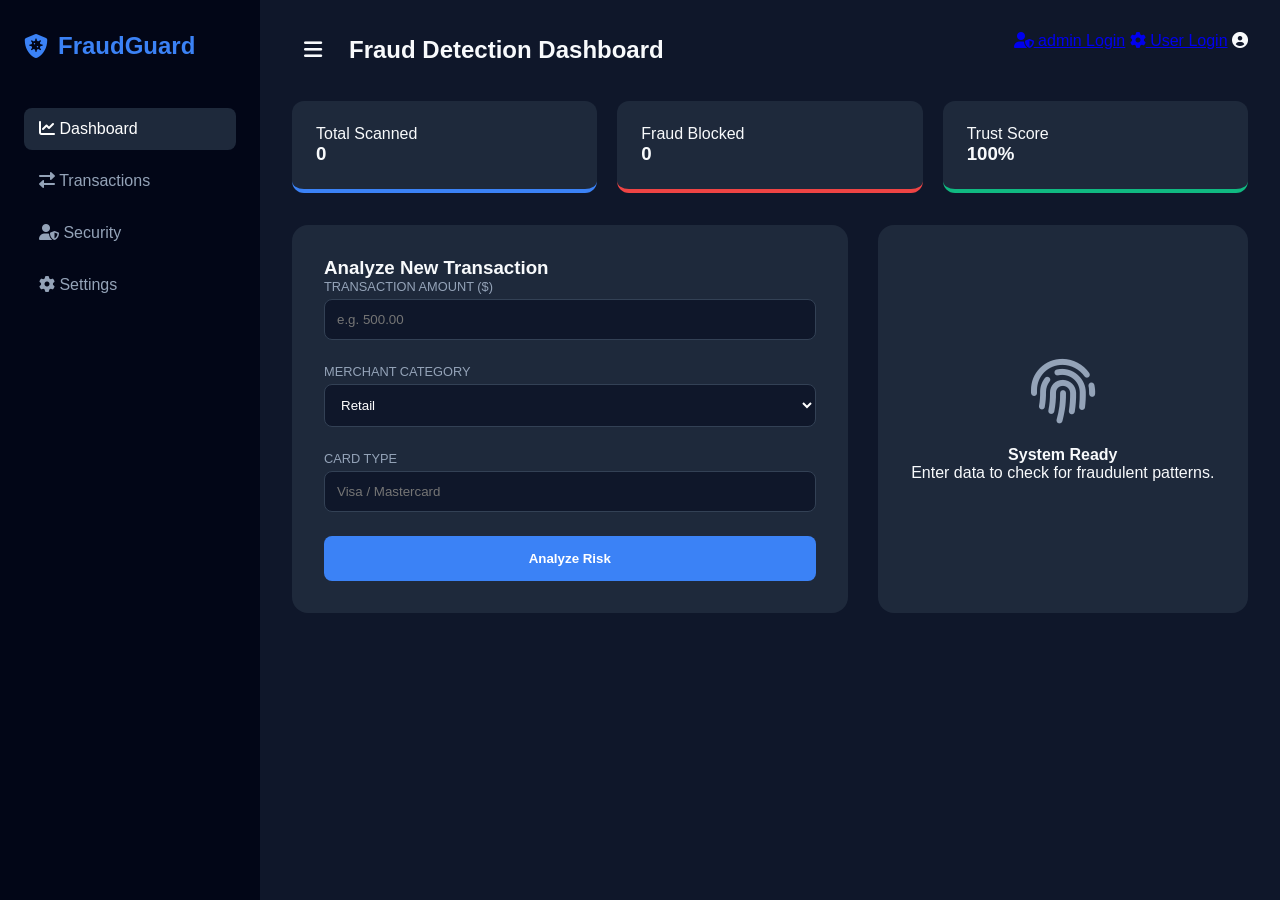
==== frontend/index.html @ e95582b2 "Initial commit of Fraud Detection ML project" ====
<!DOCTYPE html>
<html lang="en">
<head>
    <meta charset="UTF-8">
    <meta name="viewport" content="width=device-width, initial-scale=1.0">
    <title>FraudGuard | Payment Security</title>
    <link rel="stylesheet" href="style.css">
    <link rel="stylesheet" href="https://cdnjs.cloudflare.com/ajax/libs/font-awesome/6.0.0/css/all.min.css">

</head>
<body>
    <div class="app-container">
        <aside class="sidebar">
            <div class="logo">
                <i class="fas fa-shield-virus"></i>
                <span>FraudGuard</span>
            </div>
            <nav>
                <a href="index.html" class="active"><i class="fas fa-chart-line"></i> Dashboard</a>
                <a href="transaction.html"><i class="fas fa-exchange-alt"></i> Transactions</a>
                <a href="security.html"><i class="fas fa-user-shield"></i> Security</a>
                <a href="settings.html"><i class="fas fa-cog"></i> Settings</a>
            </nav>
        </aside>

        <main class="main-content">
            <header class="top-bar">
                <div class="header-left">
                    <button id="sidebarToggle" class="toggle-btn"><i class="fas fa-bars"></i></button>
                    <h2>Fraud Detection Dashboard</h2>
                </div>
                <div class="user-profile">
                    <a href="admin.html"><i class="fas fa-user-shield"></i> admin Login</a>
                     <a href="user.html"><i class="fas fa-cog"></i> User Login</a>
                    <i class="fas fa-user-circle"></i>
                </div>
            </header>

            <section class="stats-grid">
                <div class="stat-card">
                    <p>Total Scanned</p>
                    <h3 id="totalScanned">0</h3>
                </div>
                <div class="stat-card danger">
                    <p>Fraud Blocked</p>
                    <h3 id="fraudBlocked">0</h3>
                </div>
                <div class="stat-card success">
                    <p>Trust Score</p>
                    <h3 id="trustScore">100%</h3>
                </div>
            </section>

            <div class="dashboard-body">
                <section class="form-section">
                    <h3>Analyze New Transaction</h3>
                    <form id="fraudForm">
                        <div class="input-group">
                            <label>Transaction Amount ($)</label>
                            <input type="number" id="amount" placeholder="e.g. 500.00" required>
                        </div>
                        <div class="input-group">
                            <label>Merchant Category</label>
                            <select id="category">
                                <option value="retail">Retail</option>
                                <option value="online_service">Online Service</option>
                                <option value="banking">Banking</option>
                                <option value="entertainment">Entertainment</option>
                            </select>
                        </div>
                        <div class="input-group">
                            <label>Card Type</label>
                            <input type="text" id="cardType" placeholder="Visa / Mastercard">
                        </div>
                        <button type="submit" id="analyzeBtn">Analyze Risk</button>
                    </form>
                </section>

                <section class="result-section" id="resultDisplay">
                    <div id="statusIcon"><i class="fas fa-fingerprint"></i></div>
                    <h4 id="resultTitle">System Ready</h4>
                    <p id="resultText">Enter data to check for fraudulent patterns.</p>
                    <div class="progress-bar-container" id="progressContainer" style="display:none;">
                        <div id="riskProgress"></div>
                    </div>
                </section>
            </div>
        </main>
    </div>
    <script src="script.js"></script>
    <script src="navigation.js"></script>
    <!-- <script>
        if (localStorage.getItem("isLoggedIn") !== "true") {
    window.location.href = "admin.html";
    }
    </script> -->
</body>
</html>
---- frontend/style.css ----
:root {
    --bg-dark: #0f172a;
    --card-bg: #1e293b;
    --primary: #3b82f6;
    --success: #10b981;
    --danger: #ef4444;
    --text-main: #f8fafc;
    --text-dim: #94a3b8;
}

* {
    margin: 0;
    padding: 0;
    box-sizing: border-box;
}

body {
    font-family: 'Segoe UI', Tahoma, Geneva, Verdana, sans-serif;
    background-color: var(--bg-dark);
    color: var(--text-main);
}

.app-container {
    display: flex;
    min-height: 100vh;
    overflow-x: hidden;
    position: relative;
}

/* Sidebar */
.sidebar {
    width: 260px;
    background-color: #020617;
    padding: 2rem 1.5rem;
    display: flex;
    flex-direction: column;
    transition: transform 0.3s ease, margin-left 0.3s ease;
    z-index: 100;
}

/* When sidebar is collapsed */
.app-container.sidebar-collapsed .sidebar {
    margin-left: -260px;
    transform: translateX(-260px);
}

.logo {
    display: flex;
    align-items: center;
    gap: 10px;
    font-size: 1.5rem;
    font-weight: bold;
    color: var(--primary);
    margin-bottom: 3rem;
}

.sidebar nav a {
    display: block;
    color: var(--text-dim);
    text-decoration: none;
    padding: 12px 15px;
    margin-bottom: 10px;
    border-radius: 8px;
    transition: 0.3s;
}

.sidebar nav a:hover, .sidebar nav a.active {
    background-color: var(--card-bg);
    color: white;
}

/* Main Content */
.main-content {
    flex: 1;
    padding: 2rem;
    transition: width 0.3s ease;
}

/* Toggle Hamburger Button Styling */
.toggle-btn {
    background: transparent;
    border: none;
    color: var(--text-main);
    font-size: 1.3rem;
    cursor: pointer;
    padding: 8px 12px;
    display: flex;
    align-items: center;
    justify-content: center;
    border-radius: 6px;
    transition: background-color 0.2s;
    width: auto; /* override general button style */
    margin-right: 15px;
}

.toggle-btn:hover {
    background-color: var(--card-bg);
}

.header-left {
    display: flex;
    align-items: center;
}

.top-bar {
    display: flex;
    justify-content: space-between;
    margin-bottom: 2rem;
}

.stats-grid {
    display: grid;
    grid-template-columns: repeat(auto-fit, minmax(200px, 1fr));
    gap: 20px;
    margin-bottom: 2rem;
}

.stat-card {
    background: var(--card-bg);
    padding: 1.5rem;
    border-radius: 12px;
    border-bottom: 4px solid var(--primary);
}

.stat-card.danger { border-color: var(--danger); }
.stat-card.success { border-color: var(--success); }

/* Dashboard Body */
.dashboard-body {
    display: grid;
    grid-template-columns: 1.5fr 1fr;
    gap: 30px;
}

.form-section, .result-section {
    background: var(--card-bg);
    padding: 2rem;
    border-radius: 16px;
}

.input-group {
    margin-bottom: 1.5rem;
}

label {
    display: block;
    font-size: 0.8rem;
    color: var(--text-dim);
    margin-bottom: 5px;
    text-transform: uppercase;
}

input, select {
    width: 100%;
    padding: 12px;
    background: #0f172a;
    border: 1px solid #334155;
    border-radius: 8px;
    color: white;
}

button {
    width: 100%;
    padding: 15px;
    background: var(--primary);
    border: none;
    border-radius: 8px;
    color: white;
    font-weight: bold;
    cursor: pointer;
    transition: 0.3s;
}

button:hover { background: #2563eb; }

/* Result Panel */
.result-section {
    display: flex;
    flex-direction: column;
    align-items: center;
    justify-content: center;
    text-align: center;
}

#statusIcon {
    font-size: 4rem;
    margin-bottom: 1rem;
    color: var(--text-dim);
}

.progress-bar-container {
    width: 100%;
    height: 10px;
    background: #0f172a;
    border-radius: 5px;
    margin-top: 20px;
    overflow: hidden;
}

#riskProgress {
    height: 100%;
    background: var(--primary);
    width: 0%;
    transition: width 1s ease-in-out;
}
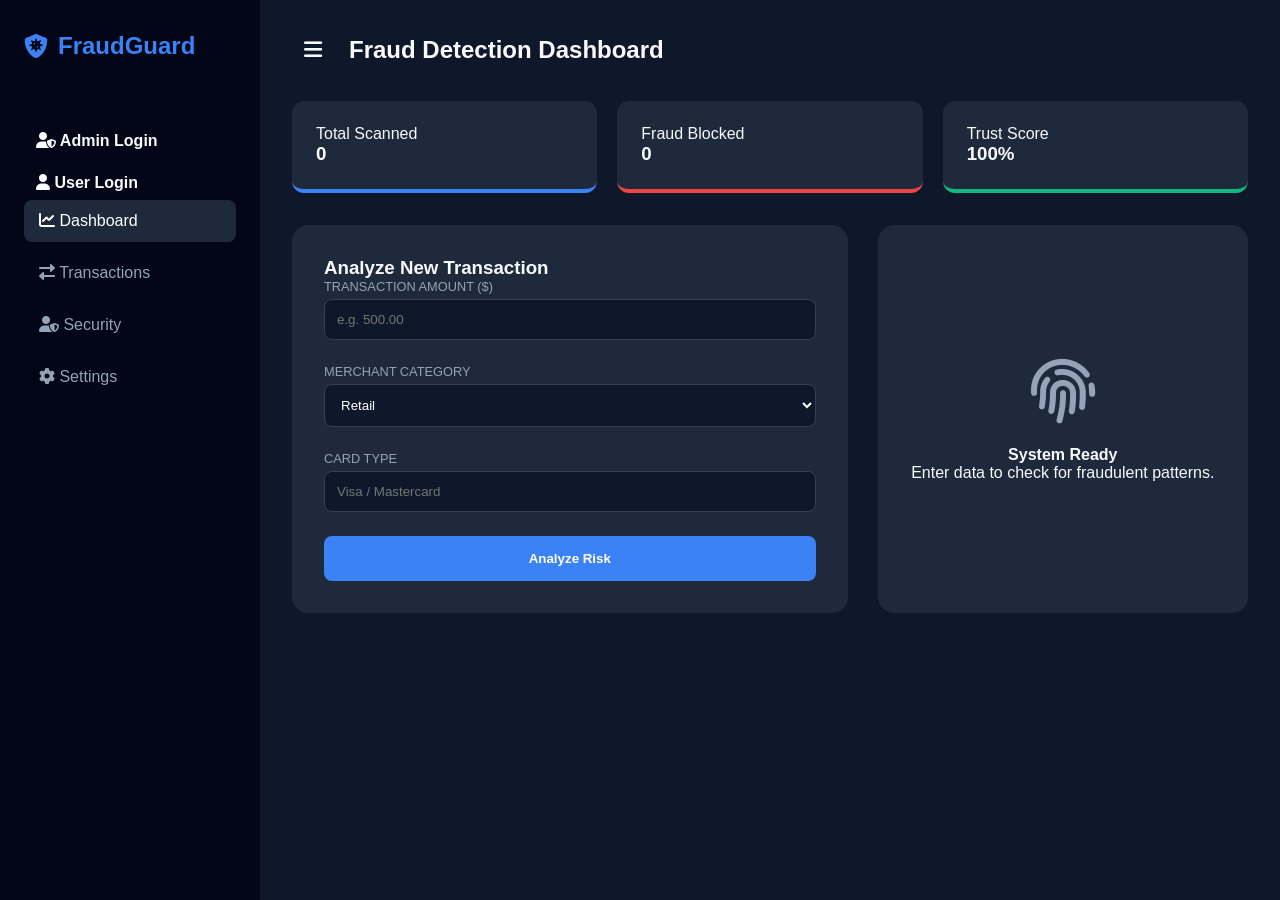
==== commit b6e5ff8a: "Center risk analysis panel and implement global role-based sidebar icons" ====
--- a/frontend/index.html
+++ b/frontend/index.html
@@ -15,12 +15,27 @@
                 <i class="fas fa-shield-virus"></i>
                 <span>FraudGuard</span>
             </div>
+                <div id="loginLinks" class="login-links">
+                    <a href="admin.html"><i class="fas fa-user-shield"></i> Admin Login</a>
+                    <a href="user.html"><i class="fas fa-user"></i> User Login</a>
+                </div>
+
             <nav>
                 <a href="index.html" class="active"><i class="fas fa-chart-line"></i> Dashboard</a>
                 <a href="transaction.html"><i class="fas fa-exchange-alt"></i> Transactions</a>
                 <a href="security.html"><i class="fas fa-user-shield"></i> Security</a>
                 <a href="settings.html"><i class="fas fa-cog"></i> Settings</a>
             </nav>
+            <!-- Logged‑in user info and logout -->
+            <div id="sidebarUserMenu" class="user-menu" style="display:none; margin-top:auto; padding:1rem 0;">
+                <span id="sidebarUserInfo" class="sidebar-user-info">
+                    <i class="fas fa-user-circle" style="color:var(--primary); font-size:1.1rem;"></i>
+                    <span id="sidebarUserLabel">User</span>
+                </span>
+                <button id="logoutBtn" class="logout-btn">
+                    <i class="fas fa-sign-out-alt"></i> Logout
+                </button>
+            </div>
         </aside>
 
         <main class="main-content">
@@ -29,11 +44,7 @@
                     <button id="sidebarToggle" class="toggle-btn"><i class="fas fa-bars"></i></button>
                     <h2>Fraud Detection Dashboard</h2>
                 </div>
-                <div class="user-profile">
-                    <a href="admin.html"><i class="fas fa-user-shield"></i> admin Login</a>
-                     <a href="user.html"><i class="fas fa-cog"></i> User Login</a>
-                    <i class="fas fa-user-circle"></i>
-                </div>
+
             </header>
 
             <section class="stats-grid">
--- a/frontend/style.css
+++ b/frontend/style.css
@@ -1,205 +1,268 @@
-:root {
-    --bg-dark: #0f172a;
-    --card-bg: #1e293b;
-    --primary: #3b82f6;
-    --success: #10b981;
-    --danger: #ef4444;
-    --text-main: #f8fafc;
-    --text-dim: #94a3b8;
-}
-
-* {
-    margin: 0;
-    padding: 0;
-    box-sizing: border-box;
-}
-
-body {
-    font-family: 'Segoe UI', Tahoma, Geneva, Verdana, sans-serif;
-    background-color: var(--bg-dark);
-    color: var(--text-main);
-}
-
-.app-container {
-    display: flex;
-    min-height: 100vh;
-    overflow-x: hidden;
-    position: relative;
-}
-
-/* Sidebar */
-.sidebar {
-    width: 260px;
-    background-color: #020617;
-    padding: 2rem 1.5rem;
-    display: flex;
-    flex-direction: column;
-    transition: transform 0.3s ease, margin-left 0.3s ease;
-    z-index: 100;
-}
-
-/* When sidebar is collapsed */
-.app-container.sidebar-collapsed .sidebar {
-    margin-left: -260px;
-    transform: translateX(-260px);
-}
-
-.logo {
-    display: flex;
-    align-items: center;
-    gap: 10px;
-    font-size: 1.5rem;
-    font-weight: bold;
-    color: var(--primary);
-    margin-bottom: 3rem;
-}
-
-.sidebar nav a {
-    display: block;
-    color: var(--text-dim);
-    text-decoration: none;
-    padding: 12px 15px;
-    margin-bottom: 10px;
-    border-radius: 8px;
-    transition: 0.3s;
-}
-
-.sidebar nav a:hover, .sidebar nav a.active {
-    background-color: var(--card-bg);
-    color: white;
-}
-
-/* Main Content */
-.main-content {
-    flex: 1;
-    padding: 2rem;
-    transition: width 0.3s ease;
-}
-
-/* Toggle Hamburger Button Styling */
-.toggle-btn {
-    background: transparent;
-    border: none;
-    color: var(--text-main);
-    font-size: 1.3rem;
-    cursor: pointer;
-    padding: 8px 12px;
-    display: flex;
-    align-items: center;
-    justify-content: center;
-    border-radius: 6px;
-    transition: background-color 0.2s;
-    width: auto; /* override general button style */
-    margin-right: 15px;
-}
-
-.toggle-btn:hover {
-    background-color: var(--card-bg);
-}
-
-.header-left {
-    display: flex;
-    align-items: center;
-}
-
-.top-bar {
-    display: flex;
-    justify-content: space-between;
-    margin-bottom: 2rem;
-}
-
-.stats-grid {
-    display: grid;
-    grid-template-columns: repeat(auto-fit, minmax(200px, 1fr));
-    gap: 20px;
-    margin-bottom: 2rem;
-}
-
-.stat-card {
-    background: var(--card-bg);
-    padding: 1.5rem;
-    border-radius: 12px;
-    border-bottom: 4px solid var(--primary);
-}
-
-.stat-card.danger { border-color: var(--danger); }
-.stat-card.success { border-color: var(--success); }
-
-/* Dashboard Body */
-.dashboard-body {
-    display: grid;
-    grid-template-columns: 1.5fr 1fr;
-    gap: 30px;
-}
-
-.form-section, .result-section {
-    background: var(--card-bg);
-    padding: 2rem;
-    border-radius: 16px;
-}
-
-.input-group {
-    margin-bottom: 1.5rem;
-}
-
-label {
-    display: block;
-    font-size: 0.8rem;
-    color: var(--text-dim);
-    margin-bottom: 5px;
-    text-transform: uppercase;
-}
-
-input, select {
-    width: 100%;
-    padding: 12px;
-    background: #0f172a;
-    border: 1px solid #334155;
-    border-radius: 8px;
-    color: white;
-}
-
-button {
-    width: 100%;
-    padding: 15px;
-    background: var(--primary);
-    border: none;
-    border-radius: 8px;
-    color: white;
-    font-weight: bold;
-    cursor: pointer;
-    transition: 0.3s;
-}
-
-button:hover { background: #2563eb; }
-
-/* Result Panel */
-.result-section {
-    display: flex;
-    flex-direction: column;
-    align-items: center;
-    justify-content: center;
-    text-align: center;
-}
-
-#statusIcon {
-    font-size: 4rem;
-    margin-bottom: 1rem;
-    color: var(--text-dim);
-}
-
-.progress-bar-container {
-    width: 100%;
-    height: 10px;
-    background: #0f172a;
-    border-radius: 5px;
-    margin-top: 20px;
-    overflow: hidden;
-}
-
-#riskProgress {
-    height: 100%;
-    background: var(--primary);
-    width: 0%;
-    transition: width 1s ease-in-out;
-}+:root {
+    --bg-dark: #0f172a;
+    --card-bg: #1e293b;
+    --primary: #3b82f6;
+    --success: #10b981;
+    --danger: #ef4444;
+    --text-main: #f8fafc;
+    --text-dim: #94a3b8;
+}
+
+* {
+    margin: 0;
+    padding: 0;
+    box-sizing: border-box;
+}
+
+body {
+    font-family: 'Segoe UI', Tahoma, Geneva, Verdana, sans-serif;
+    background-color: var(--bg-dark);
+    color: var(--text-main);
+}
+
+.app-container {
+    display: flex;
+    min-height: 100vh;
+    overflow-x: hidden;
+    position: relative;
+}
+
+/* Sidebar */
+.sidebar {
+    width: 260px;
+    background-color: #020617;
+    padding: 2rem 1.5rem;
+    display: flex;
+    flex-direction: column;
+    transition: transform 0.3s ease, margin-left 0.3s ease;
+    z-index: 100;
+}
+
+/* When sidebar is collapsed */
+.app-container.sidebar-collapsed .sidebar {
+    margin-left: -260px;
+    transform: translateX(-260px);
+}
+
+.logo {
+    display: flex;
+    align-items: center;
+    gap: 10px;
+    font-size: 1.5rem;
+    font-weight: bold;
+    color: var(--primary);
+    margin-bottom: 3rem;
+}
+
+.sidebar nav a {
+    display: block;
+    color: var(--text-dim);
+    text-decoration: none;
+    padding: 12px 15px;
+    margin-bottom: 10px;
+    border-radius: 8px;
+    transition: 0.3s;
+}
+
+.sidebar nav a:hover, .sidebar nav a.active {
+    background-color: var(--card-bg);
+    color: white;
+}
+
+/* Main Content */
+.main-content {
+    flex: 1;
+    padding: 2rem;
+    transition: width 0.3s ease;
+}
+
+/* Toggle Hamburger Button Styling */
+.toggle-btn {
+    background: transparent;
+    border: none;
+    color: var(--text-main);
+    font-size: 1.3rem;
+    cursor: pointer;
+    padding: 8px 12px;
+    display: flex;
+    align-items: center;
+    justify-content: center;
+    border-radius: 6px;
+    transition: background-color 0.2s;
+    width: auto; /* override general button style */
+    margin-right: 15px;
+}
+
+.toggle-btn:hover {
+    background-color: var(--card-bg);
+}
+
+.header-left {
+    display: flex;
+    align-items: center;
+}
+
+.top-bar {
+    display: flex;
+    justify-content: space-between;
+    margin-bottom: 2rem;
+}
+
+.stats-grid {
+    display: grid;
+    grid-template-columns: repeat(auto-fit, minmax(200px, 1fr));
+    gap: 20px;
+    margin-bottom: 2rem;
+}
+
+.stat-card {
+    background: var(--card-bg);
+    padding: 1.5rem;
+    border-radius: 12px;
+    border-bottom: 4px solid var(--primary);
+}
+
+.stat-card.danger { border-color: var(--danger); }
+.stat-card.success { border-color: var(--success); }
+
+/* Dashboard Body */
+.dashboard-body {
+    display: grid;
+    grid-template-columns: 1.5fr 1fr;
+    gap: 30px;
+}
+
+.form-section {
+    background: var(--card-bg);
+    padding: 2rem;
+    border-radius: 16px;
+}
+
+.result-section {
+    background: var(--card-bg);
+    padding: 2rem;
+    border-radius: 16px;
+    display: flex;
+    flex-direction: column;
+    align-items: center;
+    justify-content: center;
+    text-align: center;
+}
+
+.input-group {
+    margin-bottom: 1.5rem;
+}
+
+label {
+    display: block;
+    font-size: 0.8rem;
+    color: var(--text-dim);
+    margin-bottom: 5px;
+    text-transform: uppercase;
+}
+
+input, select {
+    width: 100%;
+    padding: 12px;
+    background: #0f172a;
+    border: 1px solid #334155;
+    border-radius: 8px;
+    color: white;
+}
+
+button {
+    width: 100%;
+    padding: 15px;
+    background: var(--primary);
+    border: none;
+    border-radius: 8px;
+    color: white;
+    font-weight: bold;
+    cursor: pointer;
+    transition: 0.3s;
+}
+
+button:hover { background: #2563eb; }
+
+/* Login links in sidebar */
+.login-links {
+    display: flex;
+    flex-direction: column;
+    gap: 0.5rem;
+    margin-top: 1rem;
+}
+
+.login-links a {
+    color: var(--text-main);
+    text-decoration: none;
+    font-weight: 600;
+    padding: 8px 12px;
+    border-radius: 6px;
+    transition: background 0.3s, color 0.3s;
+}
+
+.login-links a:hover {
+    background: var(--card-bg);
+    color: var(--primary);
+}
+
+#statusIcon {
+    font-size: 4rem;
+    margin-bottom: 1rem;
+    color: var(--text-dim);
+}
+
+.progress-bar-container {
+    width: 100%;
+    height: 10px;
+    background: #0f172a;
+    border-radius: 5px;
+    margin-top: 20px;
+    overflow: hidden;
+}
+
+#riskProgress {
+    height: 100%;
+    background: var(--primary);
+    width: 0%;
+    transition: width 1s ease-in-out;
+}
+
+/* ---- Sidebar: logged-in user menu ---- */
+.user-menu {
+    flex-direction: column;
+    gap: 0.5rem;
+    margin-top: auto;
+    padding: 1rem 0.5rem;
+    border-top: 1px solid #1e293b;
+}
+
+.sidebar-user-info {
+    font-size: 0.85rem;
+    font-weight: 600;
+    color: var(--text-dim);
+    padding: 6px 10px;
+    background: #1e293b;
+    border-radius: 6px;
+    display: flex;
+    align-items: center;
+    gap: 8px;
+}
+
+.logout-btn {
+    width: 100%;
+    padding: 8px 12px;
+    background: #ef4444 !important;
+    border: none;
+    border-radius: 6px;
+    color: white;
+    font-weight: 600;
+    font-size: 0.85rem;
+    cursor: pointer;
+    transition: background 0.2s;
+    text-align: left;
+}
+
+.logout-btn:hover {
+    background: #dc2626 !important;
+}
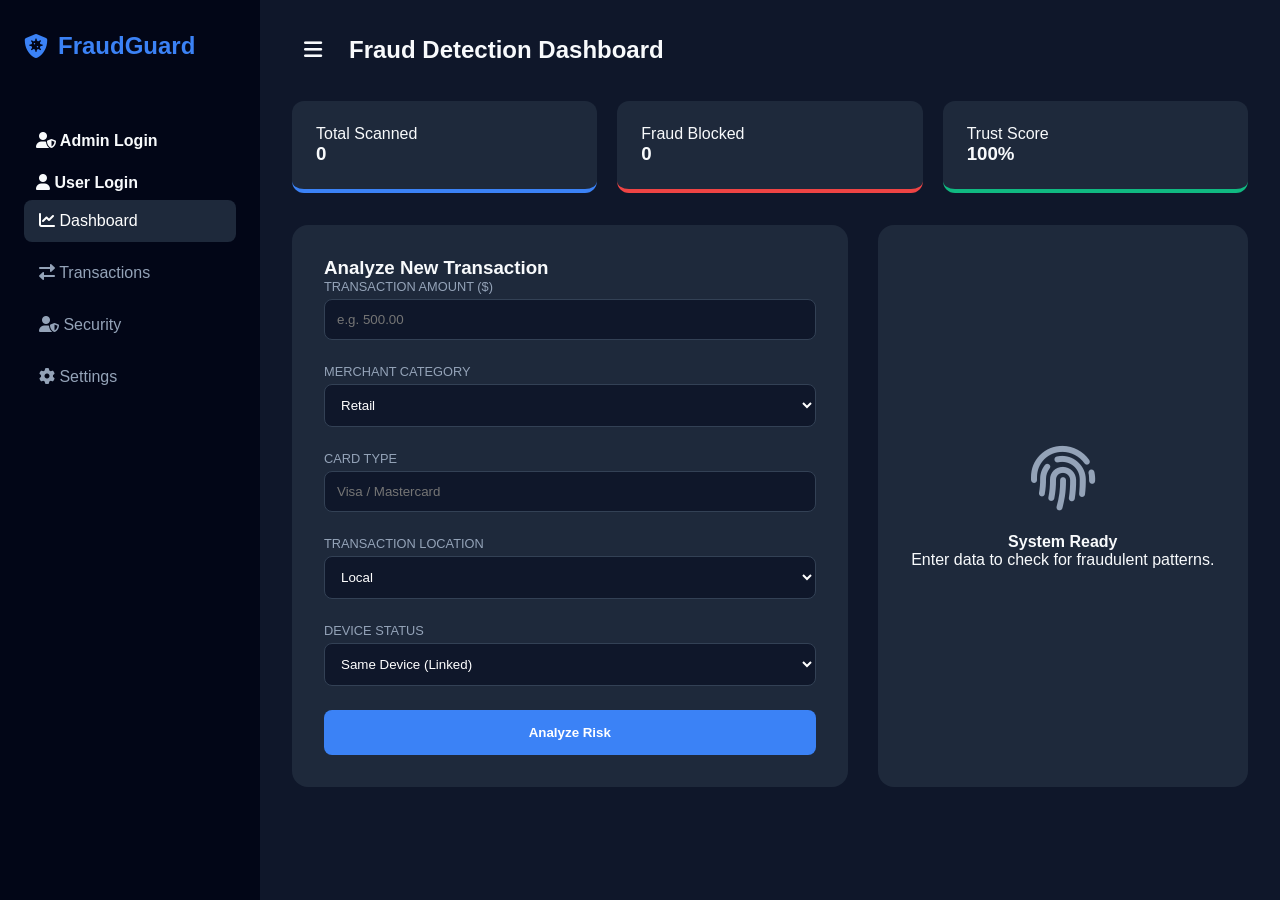
==== commit ecaf8e6b: "Update verification instructions and final changes" ====
--- a/frontend/index.html
+++ b/frontend/index.html
@@ -83,6 +83,20 @@
                             <label>Card Type</label>
                             <input type="text" id="cardType" placeholder="Visa / Mastercard">
                         </div>
+                        <div class="input-group">
+                            <label>Transaction Location</label>
+                            <select id="location">
+                                <option value="Local">Local</option>
+                                <option value="International">International</option>
+                            </select>
+                        </div>
+                        <div class="input-group">
+                            <label>Device Status</label>
+                            <select id="deviceStatus">
+                                <option value="same">Same Device (Linked)</option>
+                                <option value="new">New Device (Unlinked)</option>
+                            </select>
+                        </div>
                         <button type="submit" id="analyzeBtn">Analyze Risk</button>
                     </form>
                 </section>
